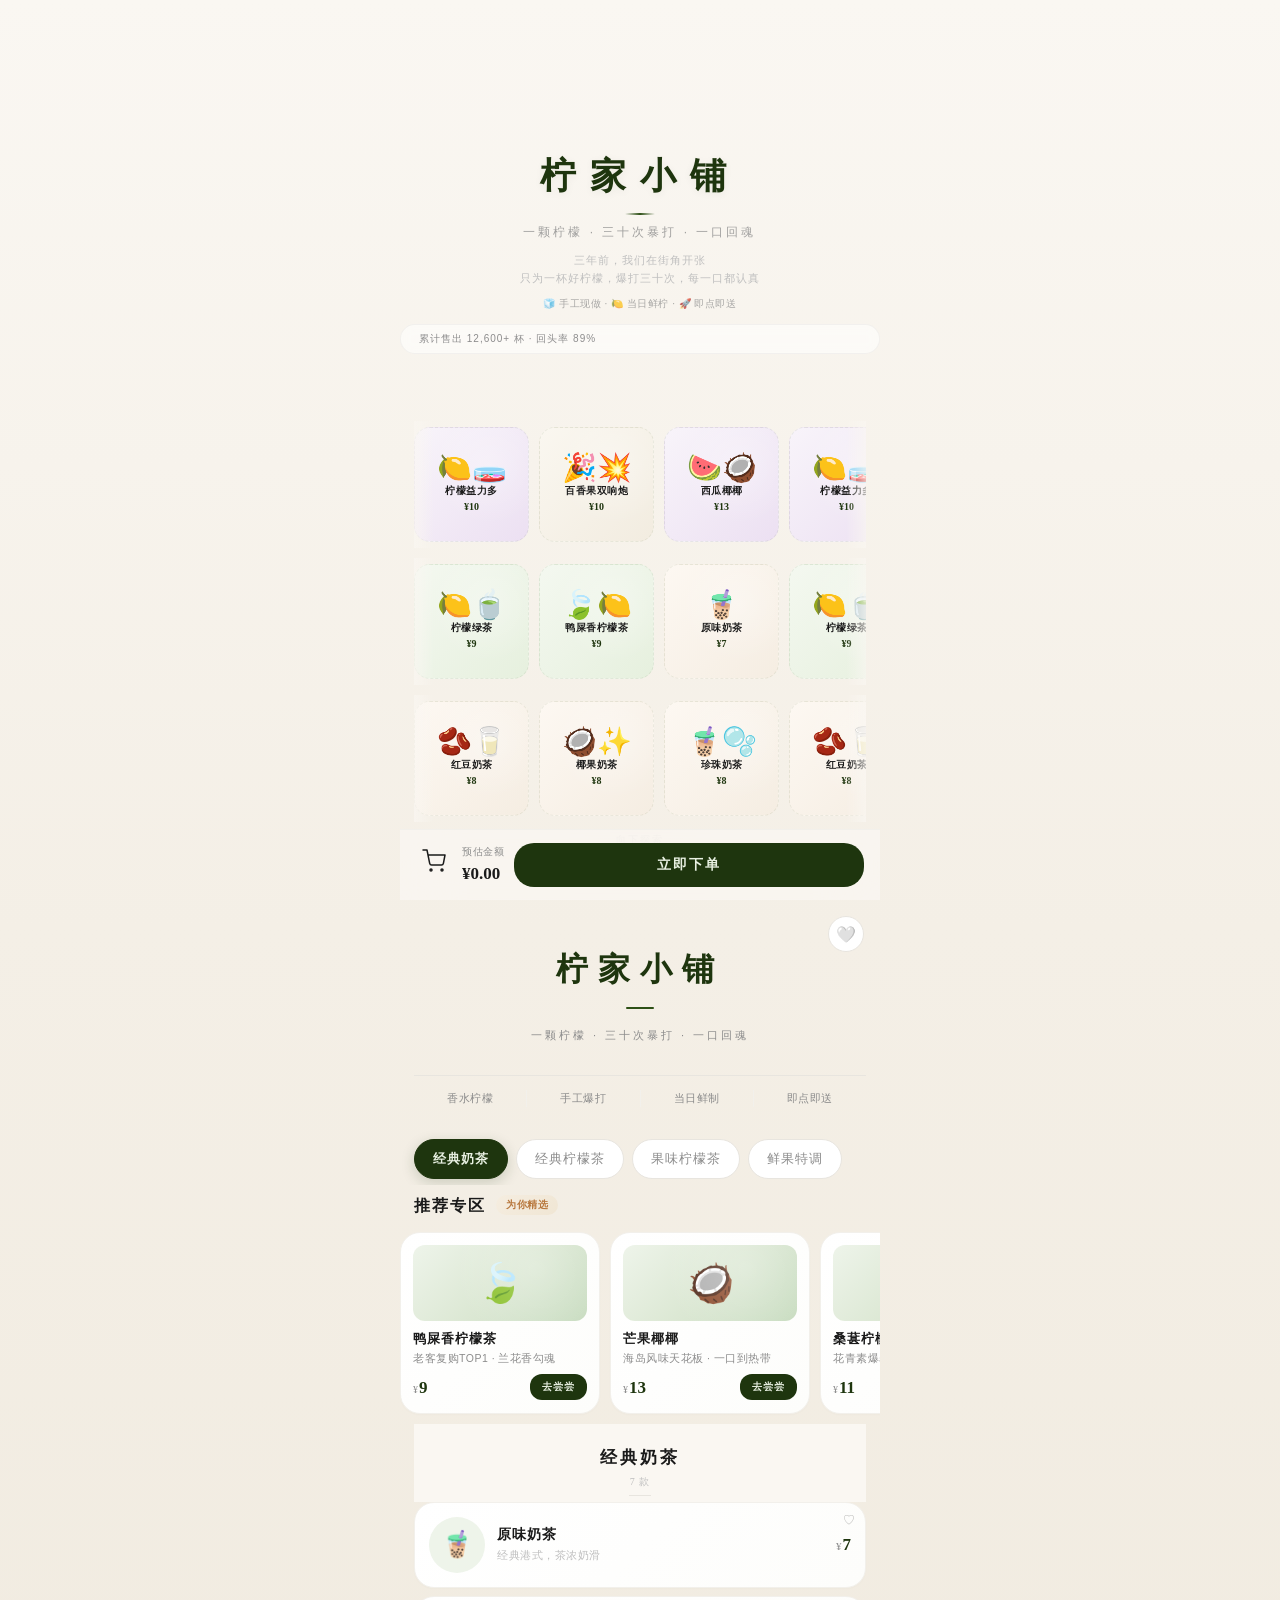
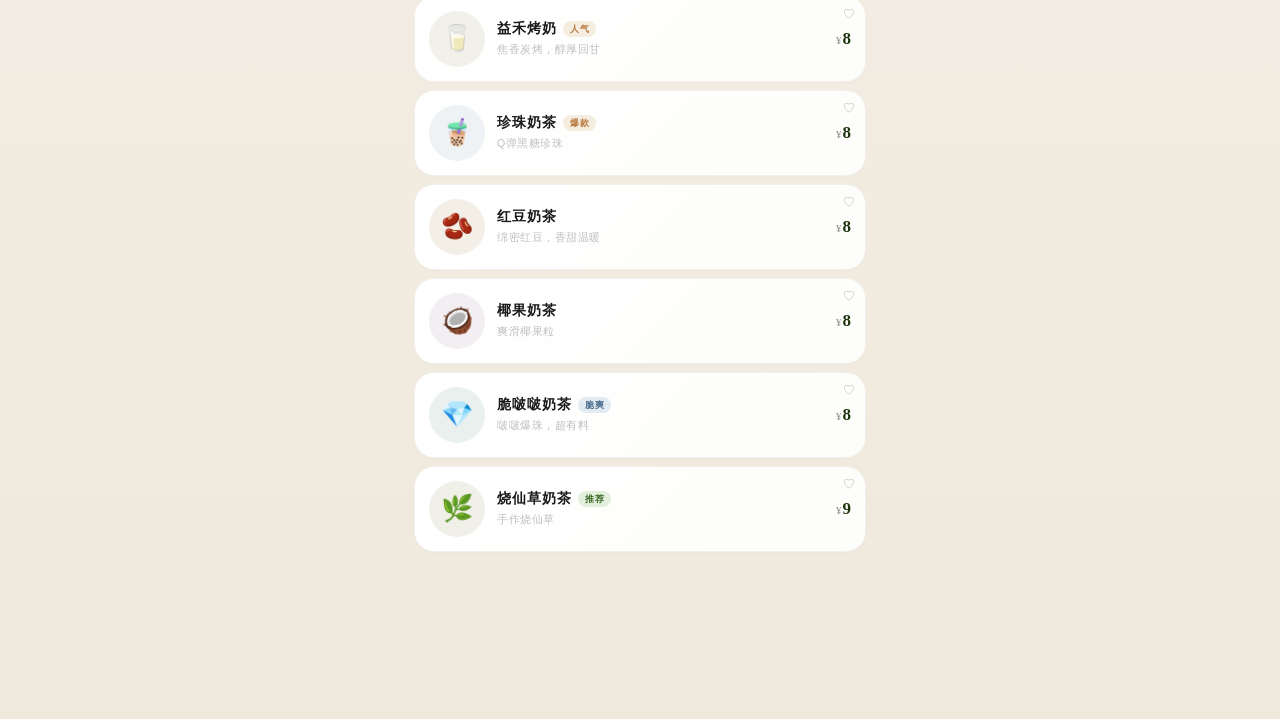
==== lemon-tea-online.html @ 02532ada "fix: 修复页面CSS嵌套错误，恢复完整功能 - 修复 .btn-checkout:hover 被错误嵌套在 .btn-checkout 内的CSS语法错误 - 所有模板字符串改为字符串拼接，避免兼" ====
<!DOCTYPE html>
<html lang="zh-CN">
<head>
<meta charset="UTF-8">
<meta name="viewport" content="width=device-width,initial-scale=1.0,user-scalable=no">
<title>柠家小铺</title>
<style>
:root {
  --green: #2d5016;
  --green-dark: #1e350e;
  --green-light: #4a7c3f;
  --green-bg: #eef4ea;
  --cream: #faf7f2;
  --card: #ffffff;
  --text: #1a1a1a;
  --text-secondary: #8c8c8c;
  --text-muted: #bfbfbf;
  --border: #e8e5df;
  --border-light: #f2f0eb;
  --shadow-xs: 0 1px 2px rgba(0,0,0,.02);
  --shadow-sm: 0 2px 8px rgba(0,0,0,.04);
  --shadow-md: 0 6px 24px rgba(0,0,0,.06);
  --shadow-lg: 0 16px 48px rgba(0,0,0,.08);
  --shadow-glow: 0 0 0 1px rgba(45,80,22,.06), 0 2px 12px rgba(45,80,22,.08);
  --shadow-lift: 0 8px 30px rgba(0,0,0,.07), 0 2px 8px rgba(0,0,0,.04);
  --card-gradient: linear-gradient(135deg, #ffffff 0%, #fdfdfb 100%);
  --modal-glass: rgba(255,255,255,.94);
  --radius: 20px;
  --radius-lg: 28px;
  --radius-sm: 14px;
  --font-serif: 'Georgia', 'Noto Serif SC', 'PingFang SC', serif;
  --font-sans: 'PingFang SC', 'Microsoft YaHei', -apple-system, sans-serif;
}

* { margin:0; padding:0; box-sizing:border-box; }
html { scroll-behavior:smooth; -webkit-tap-highlight-color:transparent; }
body {
  font-family: var(--font-sans);
  background: linear-gradient(180deg, #faf7f2 0%, #f4efe6 40%, #efe9dd 100%);
  color: var(--text);
  line-height: 1.6;
  -webkit-font-smoothing: antialiased;
}
.wrap { max-width:480px; margin:0 auto; min-height:100vh; }

/* ── Hero ── */
.hero {
  height: 100vh;
  display: flex;
  flex-direction: column;
  overflow: hidden;
  position: relative;
}
.hero-brand {
  flex: 0 0 36%;
  display: flex;
  flex-direction: column;
  align-items: center;
  justify-content: flex-end;
  gap: 8px;
  padding: 0 20px 12px;
  z-index: 1;
}
.hero-name {
  font-family: var(--font-serif);
  font-size: 36px;
  font-weight: 700;
  color: var(--green-dark);
  letter-spacing: 14px;
  text-shadow: 0 2px 8px rgba(30,53,14,.06);
}
.hero-line {
  width: 30px;
  height: 2px;
  background: linear-gradient(90deg, transparent, var(--green), transparent);
  border-radius: 1px;
}
.hero-slogan {
  font-size: 12px;
  color: var(--text-secondary);
  letter-spacing: 3px;
  font-weight: 400;
  opacity: .8;
}
.hero-intro {
  font-size: 11px;
  color: var(--text-muted);
  text-align: center;
  line-height: 1.7;
  letter-spacing: 1px;
  max-width: 260px;
  white-space: pre-line;
}
.hero-badges {
  display: flex;
  gap: 12px;
  font-size: 10px;
  color: var(--text-secondary);
  letter-spacing: .5px;
  opacity: .75;
}
.hero-stats {
  display: inline-block;
  padding: 6px 18px;
  border-radius: 20px;
  background: rgba(255,255,255,.55);
  backdrop-filter: blur(6px);
  -webkit-backdrop-filter: blur(6px);
  font-size: 10px;
  color: var(--text-secondary);
  letter-spacing: 1px;
  border: 1px solid rgba(0,0,0,.04);
}
.hero-grid {
  flex: 1;
  display: flex;
  flex-direction: column;
  gap: 10px;
  padding: 16px 14px 28px;
  overflow: hidden;
  justify-content: center;
}
.marquee-row {
  overflow: hidden;
  position: relative;
  display: flex;
  align-items: center;
  padding: 6px 0;
}
.marquee-row::before,
.marquee-row::after {
  content: '';
  position: absolute;
  top: 0;
  bottom: 0;
  width: 20px;
  z-index: 2;
  pointer-events: none;
}
.marquee-row::before {
  left: 0;
  background: linear-gradient(to right, rgba(250,247,242,.7), transparent);
}
.marquee-row::after {
  right: 0;
  background: linear-gradient(to left, rgba(250,247,242,.7), transparent);
}
.marquee-track {
  display: flex;
  gap: 10px;
  will-change: transform;
}
.row-fwd .marquee-track {
  animation: scrollLeft 28s linear infinite;
}
.row-rev .marquee-track {
  animation: scrollRight 28s linear infinite;
}
.marquee-row:hover .marquee-track {
  animation-play-state: paused;
}
@keyframes scrollLeft {
  0%   { transform: translateX(0); }
  100% { transform: translateX(-50%); }
}
@keyframes scrollRight {
  0%   { transform: translateX(-50%); }
  100% { transform: translateX(0); }
}
.grid-cell {
  width: 115px;
  height: 115px;
  border-radius: 16px;
  flex-shrink: 0;
  position: relative;
  overflow: hidden;
  cursor: pointer;
  display: flex;
  flex-direction: column;
  align-items: center;
  justify-content: center;
  gap: 3px;
  padding: 10px 6px;
  border: 1px dashed rgba(45,80,22,.08);
  transition: transform .35s cubic-bezier(.4,0,.2,1), box-shadow .35s ease, border-color .35s ease;
}
.grid-cell:hover {
  transform: scale(1.05);
  box-shadow: 0 6px 20px rgba(30,53,14,.1);
  border-color: rgba(45,80,22,.2);
  z-index: 3;
}
.grid-cell::after {
  content: '';
  position: absolute;
  inset: 0;
  background: radial-gradient(circle at 65% 35%, rgba(255,255,255,.3) 0%, transparent 55%);
  border-radius: inherit;
  pointer-events: none;
}
.cell-emoji {
  font-size: 28px;
  line-height: 1;
  position: relative;
  z-index: 1;
}
.cell-name {
  font-size: 9.5px;
  font-weight: 600;
  color: var(--text);
  letter-spacing: .5px;
  text-align: center;
  line-height: 1.2;
  position: relative;
  z-index: 1;
  max-width: 100%;
  overflow: hidden;
  text-overflow: ellipsis;
  white-space: nowrap;
}
.cell-price {
  font-size: 10px;
  font-weight: 700;
  color: var(--green-dark);
  font-family: var(--font-serif);
  position: relative;
  z-index: 1;
}

/* ── Card Flash ── */
.pcard.flash {
  animation: cardFlash .7s ease;
}
@keyframes cardFlash {
  0%   { box-shadow: 0 0 0 0 rgba(45,80,22,.35); background: #fafdf7; }
  40%  { box-shadow: 0 0 0 10px rgba(45,80,22,.12); background: #f6faf2; }
  100% { box-shadow: 0 0 0 0 rgba(45,80,22,0); }
}

/* ── Scroll Hint ── */
.scroll-hint {
  position: absolute;
  bottom: 28px;
  left: 50%;
  transform: translateX(-50%);
  z-index: 2;
  display: flex;
  flex-direction: column;
  align-items: center;
  gap: 6px;
  opacity: .5;
  animation: hintPulse 2s ease-in-out infinite;
}
.scroll-hint span {
  font-size: 10px;
  color: var(--text-secondary);
  letter-spacing: 2px;
}
.scroll-hint svg {
  width: 18px;
  height: 18px;
  stroke: var(--text-secondary);
}
@keyframes hintPulse {
  0%, 100% { opacity: .3; transform: translateX(-50%) translateY(0); }
  50%      { opacity: .7; transform: translateX(-50%) translateY(6px); }
}

/* ── Header ── */
.header {
  position: relative;
  padding: 44px 20px 28px;
  text-align: center;
  transition: padding .35s ease;
}
.header.small { padding: 16px 20px 12px; }
.brand-wrap { position:relative; z-index:1; }
.brand {
  font-family: var(--font-serif);
  font-size: 32px;
  font-weight: 700;
  color: var(--green-dark);
  letter-spacing: 10px;
  transition: all .35s ease;
}
.header.small .brand { font-size: 17px; letter-spacing: 4px; }
.brand-line {
  display: block;
  width: 28px;
  height: 2px;
  background: var(--green);
  margin: 12px auto;
  border-radius: 1px;
  transition: all .35s ease;
}
.header.small .brand-line { width:0; margin:0 auto; opacity:0; }
.slogan {
  display: inline-block;
  margin-top: 2px;
  color: var(--text-secondary);
  font-size: 11px;
  letter-spacing: 3px;
  transition: all .35s ease;
  font-weight: 400;
}
.header.small .slogan { opacity:0; transform:translateY(-6px); pointer-events:none; }

.fav-btn {
  position: absolute;
  top: 16px;
  right: 16px;
  width: 36px;
  height: 36px;
  border-radius: 50%;
  background: var(--card);
  border: 1px solid var(--border);
  font-size: 16px;
  cursor: pointer;
  z-index: 2;
  transition: all .25s;
  display: flex;
  align-items: center;
  justify-content: center;
}
.fav-btn.liked { animation: heartPop .5s cubic-bezier(.17,.89,.32,1.49); }
@keyframes heartPop {
  0%,100% { transform:scale(1); }
  30% { transform:scale(1.25); }
  60% { transform:scale(.92); }
}

/* ── Divider ── */
.divider {
  height: 1px;
  background: var(--border);
  margin: 0 14px;
}

/* ── Highlights ── */
.highlights {
  display: flex;
  gap: 0;
  margin: 0 14px;
  padding: 14px 0;
}
.hi {
  flex: 1;
  text-align: center;
  font-size: 10.5px;
  color: var(--text-secondary);
  letter-spacing: .5px;
  font-weight: 500;
}
.hi + .hi { border-left: 1px solid var(--border-light); }

/* ── Categories ── */
.cats {
  display: flex;
  gap: 8px;
  padding: 18px 14px 6px;
  overflow-x: auto;
  scrollbar-width: none;
}
.cats::-webkit-scrollbar { display:none; }
.ct {
  padding: 9px 18px;
  border-radius: 22px;
  font-size: 12.5px;
  font-weight: 500;
  cursor: pointer;
  background: var(--card);
  color: var(--text-secondary);
  border: 1px solid var(--border);
  white-space: nowrap;
  transition: all .25s ease;
  letter-spacing: 1px;
}
.ct:hover {
  background: #f7f5f0;
  border-color: #d5d2cb;
}

.ct.active {
  background: var(--green-dark);
  color: #e8f0e2;
  border-color: var(--green-dark);
  box-shadow: 0 4px 14px rgba(30,53,14,.18);
  font-weight: 600;
}

/* ── Featured Section ── */
.feat-wrap {
  padding: 8px 0 2px;
}
.feat-header {
  display: flex;
  align-items: center;
  gap: 10px;
  padding: 0 14px;
  margin-bottom: 10px;
}
.feat-title {
  font-family: var(--font-serif);
  font-size: 16px;
  font-weight: 700;
  color: var(--text);
  letter-spacing: 2px;
}
.feat-badge {
  font-size: 10px;
  padding: 2px 10px;
  border-radius: 10px;
  background: linear-gradient(135deg, #f5ede0, #f0e6d4);
  color: #b8783e;
  font-weight: 600;
  letter-spacing: .5px;
}
.feat-scroll {
  display: flex;
  gap: 10px;
  padding: 4px 14px 8px;
  overflow-x: auto;
  scroll-snap-type: x mandatory;
  scrollbar-width: none;
}
.feat-scroll::-webkit-scrollbar { display: none; }
.feat-card {
  min-width: 200px;
  max-width: 230px;
  flex-shrink: 0;
  background: var(--card-gradient);
  border-radius: var(--radius);
  padding: 12px;
  cursor: pointer;
  transition: all .3s cubic-bezier(.4,0,.2,1);
  border: 1px solid var(--border-light);
  box-shadow: var(--shadow-xs);
  scroll-snap-align: start;
  display: flex;
  flex-direction: column;
  gap: 8px;
}
.feat-card:hover {
  transform: translateY(-2px);
  box-shadow: var(--shadow-lift);
  border-color: #dedbd3;
}
.feat-card:active {
  transform: scale(.98);
}
.feat-img {
  width: 100%;
  height: 76px;
  border-radius: 12px;
  background: linear-gradient(135deg, #eef4ea 0%, #dce8d4 50%, #c8dcc0 100%);
  display: flex;
  align-items: center;
  justify-content: center;
  font-size: 38px;
  position: relative;
  overflow: hidden;
}
.feat-img::after {
  content: '';
  position: absolute;
  inset: 0;
  background: radial-gradient(circle at 70% 30%, rgba(255,255,255,.25) 0%, transparent 60%);
  pointer-events: none;
}
.feat-info {
  display: flex;
  flex-direction: column;
  gap: 1px;
}
.feat-name {
  font-size: 13px;
  font-weight: 700;
  color: var(--text);
  letter-spacing: 1px;
}
.feat-tagline {
  font-size: 10.5px;
  color: var(--text-secondary);
  letter-spacing: .5px;
  line-height: 1.4;
}
.feat-bottom {
  display: flex;
  justify-content: space-between;
  align-items: center;
}
.feat-price {
  font-family: var(--font-serif);
  font-size: 17px;
  font-weight: 700;
  color: var(--green-dark);
}
.feat-price .yuan {
  font-size: 10px;
  font-weight: 400;
  color: var(--text-secondary);
  margin-right: 1px;
}
.feat-cta {
  font-size: 10px;
  padding: 5px 12px;
  border-radius: 12px;
  background: var(--green-dark);
  color: #e8f0e2;
  font-weight: 600;
  letter-spacing: 1px;
}

/* ── Product Section ── */
.plist { padding: 0 14px 6px; }
.ptitle {
  font-family: var(--font-serif);
  font-size: 17px;
  font-weight: 700;
  color: var(--text);
  padding: 20px 0 6px;
  display: flex;
  flex-direction: column;
  align-items: center;
  gap: 3px;
  position: sticky;
  top: 0;
  background: var(--cream);
  z-index: 5;
  letter-spacing: 3px;
}
.ptitle::after {
  content: '';
  width: 22px;
  height: 1px;
  background: var(--border);
  margin-top: 2px;
}
.ptitle .count {
  font-size: 10px;
  color: var(--text-muted);
  font-weight: 400;
  letter-spacing: 1px;
}

.pgrid {
  display: flex;
  flex-direction: column;
  gap: 8px;
}

/* ── Product Card ── */
.pcard {
  background: var(--card-gradient);
  padding: 14px;
  border-radius: var(--radius);
  cursor: pointer;
  transition: all .3s cubic-bezier(.4,0,.2,1);
  display: flex;
  flex-direction: row;
  align-items: center;
  gap: 12px;
  position: relative;
  border: 1px solid var(--border-light);
  box-shadow: var(--shadow-xs);
}
.pcard:hover {
  transform: translateY(-2px);
  box-shadow: var(--shadow-lift);
  border-color: #dedbd3;
}
.pcard:active {
  transform: scale(.98);
  box-shadow: var(--shadow-sm);
}
.pcard .heart {
  position: absolute;
  top: 8px;
  right: 10px;
  font-size: 12px;
  cursor: pointer;
  z-index: 3;
  opacity: .3;
  transition: all .25s;
}
.pcard .heart.liked { opacity: 1; animation: heartPop .5s cubic-bezier(.17,.89,.32,1.49); }

.pimg {
  width: 56px;
  height: 56px;
  border-radius: 50%;
  background: linear-gradient(135deg, #eef4ea 0%, #dce8d4 100%);
  display: flex;
  align-items: center;
  justify-content: center;
  font-size: 26px;
  overflow: hidden;
  flex-shrink: 0;
  transition: transform .3s;
}
.pcard:active .pimg { transform: scale(.94); }
.pimg img { width:100%; height:100%; object-fit:cover; }

.pinfo {
  flex: 1;
  min-width: 0;
  display: flex;
  flex-direction: column;
  gap: 3px;
}
.pname-row {
  display: flex;
  align-items: center;
  gap: 6px;
}
.pname {
  font-size: 13.5px;
  font-weight: 600;
  color: var(--text);
  line-height: 1.3;
  letter-spacing: 1px;
  white-space: nowrap;
}
.pdesc {
  font-size: 10.5px;
  color: var(--text-muted);
  letter-spacing: .5px;
  white-space: nowrap;
  overflow: hidden;
  text-overflow: ellipsis;
}
.pprice {
  font-family: var(--font-serif);
  font-size: 17px;
  font-weight: 700;
  color: var(--green-dark);
  flex-shrink: 0;
}
.pprice .yuan { font-size: 11px; font-weight: 400; color: var(--text-secondary); margin-right:1px; }

/* ── Tags ── */
.ptag {
  font-size: 9px;
  padding: 1px 7px;
  border-radius: 8px;
  font-weight: 600;
  letter-spacing: .5px;
  flex-shrink: 0;
}
.ptag.pt-hot  { background: #f5ede0; color: #b8783e; }
.ptag.pt-best { background: #e4eedc; color: #3d6b28; }
.ptag.pt-new  { background: #e2eaf2; color: #4a6d8c; }

/* ── Add animation ── */
.padd-anim {
  position: fixed;
  top: 50%;
  left: 50%;
  transform: translate(-50%,-50%);
  font-size: 40px;
  pointer-events: none;
  z-index: 999;
  animation: flyUp .65s cubic-bezier(.4,0,.2,1) forwards;
}
@keyframes flyUp {
  0%   { opacity:1; transform:translate(-50%,-50%) scale(.5) rotate(-8deg); }
  50%  { opacity:1; transform:translate(-50%,-85%) scale(1.05); }
  100% { opacity:0; transform:translate(-50%,-200%) scale(.7); }
}

/* ── Modal ── */
.modal-overlay {
  position: fixed;
  inset: 0;
  background: rgba(0,0,0,.22);
  backdrop-filter: blur(14px) saturate(1.2);
  -webkit-backdrop-filter: blur(14px) saturate(1.2);
  z-index: 200;
  display: flex;
  align-items: flex-end;
  justify-content: center;
  opacity: 0;
  pointer-events: none;
  transition: opacity .3s ease;
}
.modal-overlay.show { opacity:1; pointer-events:auto; }

.modal-sheet {
  background: var(--modal-glass);
  backdrop-filter: blur(20px) saturate(1.1);
  -webkit-backdrop-filter: blur(20px) saturate(1.1);
  border-radius: var(--radius-lg) var(--radius-lg) 0 0;
  width: 100%;
  max-width: 480px;
  padding: 24px 18px 34px;
  max-height: 78vh;
  overflow-y: auto;
  animation: slideUp .35s cubic-bezier(.4,0,.2,1);
  box-shadow: var(--shadow-lg);
}
@keyframes slideUp {
  from { transform:translateY(100%); }
  to   { transform:translateY(0); }
}
.modal-sheet::before {
  content: '';
  display: block;
  width: 36px;
  height: 4px;
  background: rgba(0,0,0,.1);
  border-radius: 2px;
  margin: 0 auto 18px;
}

.modal-title {
  font-family: var(--font-serif);
  font-size: 17px;
  font-weight: 700;
  margin-bottom: 18px;
  display: flex;
  justify-content: space-between;
  align-items: center;
  letter-spacing: 2px;
}
.modal-close {
  width: 32px;
  height: 32px;
  border-radius: 50%;
  background: #f5f3ef;
  border: none;
  font-size: 16px;
  cursor: pointer;
  color: var(--text-secondary);
  transition: all .2s;
  display: flex;
  align-items: center;
  justify-content: center;
}
.modal-close:hover { background: #e8e5df; color: var(--text); }

.opt-label {
  font-size: 11px;
  color: var(--text-secondary);
  margin: 16px 0 8px;
  font-weight: 500;
  letter-spacing: 1px;
}
.opt-row { display:flex; gap:8px; flex-wrap:wrap; }
.opt-tag {
  padding: 10px 16px;
  border-radius: var(--radius);
  font-size: 12px;
  border: 1px solid var(--border);
  background: var(--cream);
  cursor: pointer;
  transition: all .2s;
  font-weight: 500;
}
.opt-tag:hover:not(.active) {
  background: #f5f2ec;
  border-color: #d5d1c9;
}

.opt-tag.active {
  border-color: var(--green);
  background: linear-gradient(135deg, #eef4ea 0%, #dce8d4 100%);
  color: var(--green-dark);
  font-weight: 600;
}

.modal-product {
  display: flex;
  align-items: center;
  gap: 14px;
  padding-bottom: 16px;
  border-bottom: 1px solid var(--border-light);
}
.modal-product .mpname {
  font-family: var(--font-serif);
  font-size: 18px;
  font-weight: 700;
  color: var(--text);
  letter-spacing: 1px;
}
.modal-product .mpprice {
  font-family: var(--font-serif);
  font-size: 22px;
  font-weight: 700;
  color: var(--green-dark);
  margin-top: 2px;
}
.mpdesc {
  font-size: 11.5px;
  color: var(--text-secondary);
  line-height: 1.7;
  padding: 10px 0 2px;
  letter-spacing: .5px;
}

.btn-add {
  width: 100%;
  padding: 15px;
  border-radius: var(--radius);
  border: none;
  font-size: 14px;
  font-weight: 700;
  cursor: pointer;
  background: var(--green-dark);
  color: #e8f0e2;
  margin-top: 18px;
  letter-spacing: 2px;
  transition: all .25s ease;
}
.btn-add:active { transform:scale(.975); opacity:.9; }
.btn-add:hover {
  box-shadow: var(--shadow-glow);
  transform: translateY(-1px);
  opacity: .95;
}

/* ── Bottom Bar ── */
.bar {
  position: sticky;
  bottom: 0;
  background: rgba(250,247,242,.78);
  backdrop-filter: blur(28px) saturate(1.15);
  -webkit-backdrop-filter: blur(28px) saturate(1.15);
  padding: 10px 16px;
  display: flex;
  gap: 10px;
  align-items: center;
  border-top: 1px solid var(--border-light);
  z-index: 100;
}
.badge-wrap {
  position: relative;
  font-size: 24px;
  cursor: pointer;
  padding: 6px;
  transition: transform .2s;
}
.badge-wrap:active { transform:scale(.9); }
.badge {
  position: absolute;
  top: 0;
  right: 0;
  background: var(--green);
  color: #fff;
  font-size: 10px;
  width: 18px;
  height: 18px;
  border-radius: 50%;
  display: flex;
  align-items: center;
  justify-content: center;
  font-weight: 700;
}
.btotal-label { font-size: 10px; color: var(--text-secondary); letter-spacing:.5px; }
.btotal-val {
  font-family: var(--font-serif);
  font-size: 17px;
  font-weight: 700;
  color: var(--text);
}
.btn-checkout {
  flex: 1;
  padding: 13px 0;
  border-radius: var(--radius);
  border: none;
  font-size: 14px;
  font-weight: 700;
  cursor: pointer;
  background: var(--green-dark);
  color: #e8f0e2;
  letter-spacing: 2px;
  transition: all .25s ease;
}
.btn-checkout:hover {
  box-shadow: var(--shadow-glow);
  transform: translateY(-1px);
  opacity: .95;
}
.btn-checkout:active { transform:scale(.975); opacity:.9; }

/* ── Toast ── */
.toast {
  position: fixed;
  top: 45%;
  left: 50%;
  transform: translate(-50%,-50%);
  background: rgba(26,26,26,.88);
  backdrop-filter: blur(12px);
  -webkit-backdrop-filter: blur(12px);
  color: #f0ede5;
  padding: 10px 22px;
  border-radius: 22px;
  font-size: 12.5px;
  z-index: 999;
  opacity: 0;
  pointer-events: none;
  transition: opacity .35s ease;
  letter-spacing: .5px;
}
.toast.show { opacity:1; }

/* ── Cart ── */
.cart-item {
  display: flex;
  align-items: center;
  gap: 12px;
  padding: 14px 0;
  border-bottom: 1px solid var(--border-light);
}
.ci-icon {
  width: 40px;
  height: 40px;
  border-radius: 50%;
  background: linear-gradient(135deg, #eef4ea 0%, #dce8d4 100%);
  display: flex;
  align-items: center;
  justify-content: center;
  font-size: 20px;
  flex-shrink: 0;
}
.ci-info { flex:1; }
.ci-name { font-size: 13.5px; font-weight: 600; color: var(--text); letter-spacing:.5px; }
.ci-spec { font-size: 11px; color: var(--text-secondary); margin-top:1px; }
.ci-price {
  font-family: var(--font-serif);
  font-size: 16px;
  font-weight: 700;
  color: var(--text);
}

.qty { display:flex; align-items:center; gap:10px; }
.qb {
  width: 28px;
  height: 28px;
  border-radius: 50%;
  border: 1px solid var(--border);
  background: var(--card);
  font-size: 14px;
  cursor: pointer;
  display: flex;
  align-items: center;
  justify-content: center;
  color: var(--text);
  transition: all .2s;
}
.qb:active { background: var(--cream); }
.qn { font-size: 13px; font-weight: 600; min-width:20px; text-align:center; }

.bottom-pad { height: 90px; }

.modal-sheet::-webkit-scrollbar { width:3px; }
.modal-sheet::-webkit-scrollbar-thumb { background:#d8d5ce; border-radius:3px; }

/* ── Payment Modal ── */
.pay-amount {
  text-align: center;
  padding: 10px 0 16px;
}
.pay-amount .label {
  font-size: 13px;
  color: var(--text-secondary);
  letter-spacing: 1px;
}
.pay-amount .val {
  font-family: var(--font-serif);
  font-size: 40px;
  font-weight: 700;
  color: var(--green-dark);
  line-height: 1.3;
}
.pay-qr-wrap {
  background: #fff;
  border-radius: var(--radius);
  padding: 18px;
  text-align: center;
  margin: 4px 0 12px;
  border: 1px solid var(--border-light);
}
.pay-qr-wrap img {
  width: 200px;
  height: 200px;
  object-fit: contain;
  display: block;
  margin: 0 auto;
}
.pay-qr-tip {
  font-size: 11px;
  color: var(--text-secondary);
  margin-top: 10px;
  letter-spacing: .5px;
}
.pay-summary {
  font-size: 11px;
  color: var(--text-secondary);
  padding: 10px 0;
  border-top: 1px solid var(--border-light);
  line-height: 1.7;
  max-height: 120px;
  overflow-y: auto;
}
.pay-note {
  text-align: center;
  font-size: 10px;
  color: var(--text-muted);
  margin-top: 10px;
  letter-spacing: .5px;
}
</style>
</head>
<body>
<div class="wrap">

<div class="hero" id="hero">
  <div class="hero-brand">
    <div class="hero-name">柠家小铺</div>
    <div class="hero-line"></div>
    <div class="hero-slogan">一颗柠檬 · 三十次暴打 · 一口回魂</div>
    <div class="hero-intro">三年前，我们在街角开张
只为一杯好柠檬，爆打三十次，每一口都认真</div>
    <div class="hero-badges">🧊 手工现做 · 🍋 当日鲜柠 · 🚀 即点即送</div>
  </div>
  <div class="hero-stats">累计售出 12,600+ 杯 · 回头率 89%</div>
  <div class="hero-grid">
    <div class="marquee-row row-rev">
      <div class="marquee-track" id="track1"></div>
    </div>
    <div class="marquee-row row-fwd">
      <div class="marquee-track" id="track2"></div>
    </div>
    <div class="marquee-row row-rev">
      <div class="marquee-track" id="track3"></div>
    </div>
  </div>
  <div class="scroll-hint">
    <span>向下探索</span>
    <svg viewBox="0 0 24 24" fill="none" stroke-width="1.5" stroke-linecap="round" stroke-linejoin="round"><path d="M12 5v14M5 12l7 7 7-7"/></svg>
  </div>
</div>

<div class="header" id="header">
  <button class="fav-btn" id="favBtn" onclick="toggleFav()">🤍</button>
  <div class="brand-wrap">
    <div class="brand">柠家小铺</div>
    <div class="brand-line"></div>
    <div class="slogan">一颗柠檬 · 三十次暴打 · 一口回魂</div>
  </div>
</div>

<div class="divider"></div>

<div class="highlights">
  <div class="hi">香水柠檬</div>
  <div class="hi">手工爆打</div>
  <div class="hi">当日鲜制</div>
  <div class="hi">即点即送</div>
</div>

<div class="cats" id="cats"></div>
<div class="feat-wrap" id="featWrap">
  <div class="feat-header">
    <span class="feat-title">推荐专区</span>
    <span class="feat-badge">为你精选</span>
  </div>
  <div class="feat-scroll" id="featScroll"></div>
</div>
<div class="plist" id="plist"></div>

<div class="toast" id="toast"></div>

<div class="modal-overlay" id="specModal">
  <div class="modal-sheet">
    <div class="modal-title"><span>选择规格</span><button class="modal-close" onclick="closeSpec()">&#10005;</button></div>
    <div class="modal-product" id="specProduct"></div>
    <div class="opt-label">甜度</div>
    <div class="opt-row" id="sweetOpts"></div>
    <div class="opt-label">冰量</div>
    <div class="opt-row" id="iceOpts"></div>
    <button class="btn-add" onclick="confirmAdd()">加入购物车</button>
  </div>
</div>

<div class="modal-overlay" id="cartModal">
  <div class="modal-sheet">
    <div class="modal-title"><span>购物车</span><button class="modal-close" onclick="closeCart()">&#10005;</button></div>
    <div id="cartItems"></div>
    <div style="text-align:center;padding:24px 0;font-size:12px;color:var(--text-muted);letter-spacing:1px" id="cartEmpty">购物车是空的，去选一杯吧</div>
    <div id="cartSum" style="display:none">
      <div style="display:flex;justify-content:space-between;padding:14px 0;font-weight:700;border-top:2px solid var(--border-light);margin-top:4px;">
        <span>合计</span>
        <span style="font-family:var(--font-serif);font-size:20px;color:var(--green-dark)" id="cartTotalPrice"></span>
      </div>
      <button class="btn-add" onclick="checkout()">去结算</button>
    </div>
  </div>
</div>

<div class="bar">
  <div class="badge-wrap" onclick="openCart()">
    <svg width="24" height="24" viewBox="0 0 24 24" fill="none" stroke="currentColor" stroke-width="1.5" stroke-linecap="round" stroke-linejoin="round"><circle cx="9" cy="21" r="1"/><circle cx="20" cy="21" r="1"/><path d="M1 1h4l2.68 13.39a2 2 0 0 0 2 1.61h9.72a2 2 0 0 0 2-1.61L23 6H6"/></svg>
    <span class="badge" id="cartBadge" style="display:none">0</span>
  </div>
  <div>
    <div class="btotal-label">预估金额</div>
    <div class="btotal-val" id="btotal">¥0.00</div>
  </div>
  <button class="btn-checkout" onclick="checkout()">立即下单</button>
</div>

<div class="bottom-pad"></div>

<!-- Payment Modal -->
<div class="modal-overlay" id="payModal">
  <div class="modal-sheet">
    <div class="modal-title"><span>扫码付款</span><button class="modal-close" onclick="closePay()">&#10005;</button></div>
    <div class="pay-amount">
      <div class="label">应付金额</div>
      <div class="val" id="payAmount">¥0.00</div>
    </div>
    <div class="pay-qr-wrap">
      <!-- 🔴 替换下方 src 为你的微信收款码图片 -->
      <img id="payQR" src="data:image/svg+xml,%3Csvg xmlns='http://www.w3.org/2000/svg' width='200' height='200'%3E%3Crect fill='%23f8f7f4' width='200' height='200' rx='12'/%3E%3Crect x='20' y='20' width='160' height='160' rx='8' fill='none' stroke='%23d0cdc5' stroke-width='2' stroke-dasharray='6,4'/%3E%3Ctext x='100' y='80' text-anchor='middle' fill='%23bfbbb0' font-size='36'%3E📷%3C/text%3E%3Ctext x='100' y='115' text-anchor='middle' fill='%23bfbbb0' font-size='13' font-family='sans-serif'%3E微信收款码%3C/text%3E%3Ctext x='100' y='140' text-anchor='middle' fill='%23d5d2ca' font-size='10' font-family='sans-serif'%3E替换为实际二维码%3C/text%3E%3C/svg%3E" alt="微信收款码">
      <div class="pay-qr-tip">📱 打开微信扫一扫付款</div>
    </div>
    <div class="pay-summary" id="paySummary"></div>
    <button class="btn-add" onclick="confirmPay()">✅ 已完成支付</button>
    <div class="pay-note">付款后请点击上方按钮确认</div>
  </div>
</div>
</div>

<script>
const PUSHPLUS_TOKEN='6bbe32ec284b40d3a8e35bb5da15c3e8';
const menu=[{
  cat:'经典奶茶',
  items:[
    {n:'原味奶茶',p:7,t:'',tt:'',d:'经典港式，茶浓奶滑',emoji:'🧋',sd:'经典港式配方，锡兰红茶搭配荷兰淡奶，茶浓奶滑，地道港味。',img:''},
    {n:'益禾烤奶',p:8,t:'hot',tt:'人气',d:'焦香炭烤，醇厚回甘',emoji:'🥛',sd:'茶叶经炭火慢烤焦香四溢，融入顺滑牛乳，入口醇厚，回甘悠长。',img:''},
    {n:'珍珠奶茶',p:8,t:'hot',tt:'爆款',d:'Q弹黑糖珍珠',emoji:'🧋',sd:'手工熬煮黑糖珍珠Q弹软糯，搭配浓郁奶茶，经典滋味百喝不厌。',img:''},
    {n:'红豆奶茶',p:8,t:'',tt:'',d:'绵密红豆，香甜温暖',emoji:'🫘',sd:'饱满红豆慢熬至绵密起沙，融入香浓奶茶，香甜暖心治愈首选。',img:''},
    {n:'椰果奶茶',p:8,t:'',tt:'',d:'爽滑椰果粒',emoji:'🥥',sd:'爽滑椰果粒搭配丝滑奶茶，嚼得到的清甜，口感层次丰富。',img:''},
    {n:'脆啵啵奶茶',p:8,t:'new',tt:'脆爽',d:'啵啵爆珠，超有料',emoji:'💎',sd:'脆啵啵爆珠一咬即破，搭配浓郁奶茶，趣味十足超有料。',img:''},
    {n:'烧仙草奶茶',p:9,t:'best',tt:'推荐',d:'手作烧仙草',emoji:'🌿',sd:'古法手作烧仙草清凉爽滑，搭配醇香奶茶，传统与潮流完美碰撞。',img:''},
  ]
},{
  cat:'经典柠檬茶',
  items:[
    {n:'冰鲜柠檬茶',p:5,t:'hot',tt:'销量王',d:'清爽解渴，入门首选',emoji:'🍋',sd:'鲜柠檬手工切片搭配清爽茶底，酸甜适口，解渴消暑入门首选。',img:''},
    {n:'话梅柠檬茶',p:7,t:'',tt:'',d:'咸甜话梅撞柠檬',emoji:'🍑',sd:'咸甜话梅与鲜柠檬奇妙邂逅，酸中带咸，层次分明越喝越上瘾。',img:''},
    {n:'柠檬绿茶',p:9,t:'',tt:'',d:'茉莉绿茶底+鲜柠檬',emoji:'🍵',sd:'茉莉绿茶为底花香清雅，加入新鲜柠檬片，茶香果香清新交织。',img:''},
    {n:'柠檬红茶',p:9,t:'',tt:'',d:'港式经典搭配',emoji:'🫖',sd:'港式经典搭配，醇厚红茶碰撞鲜切柠檬，酸甜醇香令人回味。',img:''},
    {n:'鸭屎香柠檬茶',p:9,t:'best',tt:'招牌',d:'鸭屎香单丛，兰花香',emoji:'🍃',sd:'选用广东凤凰山鸭屎香单丛茶底，兰花香气饱满，搭配手工爆打香水柠檬，回甘悠长。',img:''},
    {n:'青提柠檬茶',p:10,t:'new',tt:'果香',d:'鲜青提+柠檬',emoji:'🍇',sd:'鲜甜青提果肉搭配清爽柠檬，果香四溢酸甜爆汁，夏日清凉必备。',img:''},
    {n:'西瓜柠檬茶',p:10,t:'new',tt:'夏日',d:'鲜西瓜+柠檬',emoji:'🍉',sd:'当季鲜甜西瓜搭配清新柠檬，双重果香碰撞，清甜解暑满满夏日气息。',img:''},
  ]
},{
  cat:'果味柠檬茶',
  items:[
    {n:'话梅柠檬茶',p:10,t:'',tt:'',d:'升级版话梅',emoji:'🍑',sd:'精选优质话梅咸甜更浓郁，搭配手工爆打香水柠檬，升级口感体验。',img:''},
    {n:'芒果柠檬茶',p:10,t:'',tt:'',d:'台农芒果+柠檬',emoji:'🥭',sd:'台农芒果饱满香甜，遇上鲜切柠檬，热带风情与清爽的完美融合。',img:''},
    {n:'桑葚柠檬茶',p:11,t:'best',tt:'养颜',d:'鲜桑葚，花青素爆表',emoji:'🫐',sd:'新鲜桑葚果肉花青素满满，搭配清爽柠檬茶底，酸甜养颜喝出好气色。',img:''},
    {n:'金桔柠檬茶',p:10,t:'',tt:'',d:'双重酸爽，超解腻',emoji:'🍊',sd:'小金桔与鲜柠檬双重酸爽暴击，清爽解腻，饭后一杯超级满足。',img:''},
    {n:'百香果柠檬茶',p:10,t:'hot',tt:'爆款',d:'百香果+柠檬',emoji:'💛',sd:'百香果浓郁果香碰撞清新柠檬，粒粒果籽带来爆汁口感，酸甜交织。',img:''},
    {n:'百香果金桔柠檬茶',p:11,t:'',tt:'',d:'三重果酸',emoji:'🍹',sd:'百香果、金桔、柠檬三重果酸层层递进，清爽解腻维C满满。',img:''},
    {n:'百香果双响炮',p:10,t:'hot',tt:'人气',d:'百香果+椰果+珍珠',emoji:'🎉',sd:'百香果搭配Q弹黑糖珍珠和爽滑椰果，三重口感果香浓郁，每一口都超满足。',img:''},
  ]
},{
  cat:'鲜果特调',
  items:[
    {n:'百香果益力多',p:10,t:'best',tt:'必点',d:'维C+益生菌',emoji:'✨',sd:'百香果浓郁果香结合益力多益生菌，酸甜好喝，维C加益生菌双倍守护。',img:''},
    {n:'柠檬益力多',p:10,t:'',tt:'',d:'酸甜奶香',emoji:'🍋',sd:'鲜柠檬清爽酸香融入益力多奶香酸甜，清新解腻，老少皆宜。',img:''},
    {n:'芒果益力多',p:10,t:'',tt:'',d:'芒果+益力多',emoji:'🥭',sd:'香甜芒果果肉搭配益力多，果香与奶香交织，酸甜顺滑一口上瘾。',img:''},
    {n:'西瓜汁',p:8,t:'',tt:'',d:'鲜榨清甜',emoji:'🍉',sd:'精选当季鲜甜西瓜现榨现做，清甜解暑，纯天然无添加夏日必备。',img:''},
    {n:'芒果汁',p:8,t:'',tt:'',d:'纯果肉鲜榨',emoji:'🥭',sd:'纯果肉鲜榨台农芒果，浓郁顺滑，每一口都是热带阳光的味道。',img:''},
    {n:'芒果椰椰',p:13,t:'hot',tt:'招牌',d:'海岛风味天花板',emoji:'🥥',sd:'芒果果肉与椰奶的黄金搭配，浓郁顺滑，海岛风味十足仿佛置身热带。',img:''},
    {n:'西瓜椰椰',p:13,t:'new',tt:'新品',d:'夏日限定甜蜜',emoji:'🌴',sd:'清甜西瓜搭配丝滑椰奶，清爽与浓郁并存，夏日限定不可错过的甜蜜。',img:''},
  ]
}];

let activeCat=0,cart=[],specItem=null,specSweet=0,specIce=0;
const BGC=['#eef4ea','#f2f0ea','#eef2f4','#f4efe6','#f2eef2','#eaf0ee','#f0efe8','#f2f2ed'];

const featured=[
  {ci:1,ii:4,tagline:'老客复购TOP1 · 兰花香勾魂'},
  {ci:3,ii:5,tagline:'海岛风味天花板 · 一口到热带'},
  {ci:2,ii:2,tagline:'花青素爆表 · 喝出好气色'},
];

function renderFeatured(){
  var scroll=document.getElementById('featScroll');
  var cards=featured.map(function(f){
    var cat=menu[f.ci],item=cat.items[f.ii];
    return {item:item,ci:f.ci,tagline:f.tagline};
  });
  scroll.innerHTML=cards.map(function(c){
    return '<div class="feat-card" onclick="openSpec('+c.ci+',\''+escapeHtml(c.item.n)+'\')">'+
      '<div class="feat-img">'+c.item.emoji+'</div>'+
      '<div class="feat-info">'+
        '<div class="feat-name">'+c.item.n+'</div>'+
        '<div class="feat-tagline">'+c.tagline+'</div>'+
      '</div>'+
      '<div class="feat-bottom">'+
        '<div class="feat-price"><span class="yuan">¥</span>'+c.item.p+'</div>'+
        '<div class="feat-cta">去尝尝</div>'+
      '</div>'+
    '</div>';
  }).join('');
}

function renderAll(){
  document.getElementById('cats').innerHTML=menu.map(function(c,i){
    return '<span class="ct '+(i===activeCat?'active':'')+'" onclick="switchCat('+i+')">'+c.cat+'</span>';
  }).join('');
  renderFeatured();

  var html='';
  menu.forEach(function(c,ci){
    html+='<div id="cat-'+ci+'" style="display:'+(ci===activeCat?'block':'none')+'">';
    html+='<div class="ptitle">'+c.cat+'<span class="count">'+c.items.length+' 款</span></div>';
    html+='<div class="pgrid">';
    c.items.forEach(function(item,ii){
      var bg=BGC[(ci*7+ii)%BGC.length];
      var liked=getLiked(item.n);
      var tagHtml=item.t?'<span class="ptag pt-'+item.t+'">'+item.tt+'</span>':'';
      html+='<div class="pcard" id="prod-'+ci+'-'+ii+'" onclick="openSpec('+ci+',\''+escapeHtml(item.n)+'\')">'+
        '<div class="pimg" style="background:'+bg+'">'+item.emoji+'</div>'+
        '<div class="pinfo">'+
          '<div class="pname-row">'+
            '<span class="pname">'+item.n+'</span>'+
            tagHtml+
          '</div>'+
          '<div class="pdesc">'+item.d+'</div>'+
        '</div>'+
        '<div class="pprice"><span class="yuan">¥</span>'+item.p+'</div>'+
        '<span class="heart '+(liked?'liked':'')+'" onclick="event.stopPropagation();toggleLike(this,\''+escapeHtml(item.n)+'\')">'+(liked?'♥':'♡')+'</span>'+
      '</div>';
    });
    html+='</div></div>';
  });
  document.getElementById('plist').innerHTML=html;
}

function getLiked(name){return localStorage.getItem('like_'+name)==='1';}
function toggleLike(el,name){
  var liked=!getLiked(name);
  localStorage.setItem('like_'+name,liked?'1':'0');
  el.textContent=liked?'♥':'♡';
  if(liked)el.classList.add('liked');else el.classList.remove('liked');
  showToast(liked?'已收藏':'取消收藏');
}

function openSpec(ci,name){
  var cat=menu[ci],item=cat.items.find(function(i){return i.n===name;});
  if(!item)return;
  document.getElementById('specModal').classList.add('show');
  specItem={ci:ci,name:name,item:item};
  document.getElementById('specProduct').innerHTML='<div class="pimg" style="width:52px;height:52px;font-size:24px;background:linear-gradient(135deg, #eef4ea 0%, #dce8d4 100%)">'+item.emoji+'</div><div><div class="mpname">'+item.n+'</div><div class="mpprice">¥'+item.p+'</div><div class="mpdesc">'+(item.sd||'')+'</div></div>';
  specSweet=0;specIce=0;
  document.getElementById('sweetOpts').innerHTML=['正常甜','七分甜','半糖','三分甜','无糖'].map(function(s,i){return '<span class="opt-tag '+(i===0?'active':'')+'" onclick="pickSweet('+i+',this)">'+s+'</span>';}).join('');
  document.getElementById('iceOpts').innerHTML=['正常冰','少冰','去冰','多冰'].map(function(s,i){return '<span class="opt-tag '+(i===0?'active':'')+'" onclick="pickIce('+i+',this)">'+s+'</span>';}).join('');
}
function pickSweet(i,el){specSweet=i;el.parentElement.querySelectorAll('.opt-tag').forEach(function(t){t.classList.remove('active');});el.classList.add('active');}
function pickIce(i,el){specIce=i;el.parentElement.querySelectorAll('.opt-tag').forEach(function(t){t.classList.remove('active');});el.classList.add('active');}
function closeSpec(){document.getElementById('specModal').classList.remove('show');specItem=null;}

function confirmAdd(){
  if(!specItem)return;
  var sweetNames=['正常甜','七分甜','半糖','三分甜','无糖'],iceNames=['正常冰','少冰','去冰','多冰'];
  cart.push({name:specItem.name,emoji:specItem.item.emoji,price:specItem.item.p,qty:1,sweet:sweetNames[specSweet],ice:iceNames[specIce]});
  closeSpec();updateCartUI();showToast('已添加 '+specItem.name);
}

function cartTotal(){return cart.reduce(function(s,c){return s+c.price*c.qty;},0);}
function cartCount(){return cart.reduce(function(s,c){return s+c.qty;},0);}

function updateCartUI(){
  var c=cartCount(),t=cartTotal();
  var badge=document.getElementById('cartBadge');
  if(c>0){badge.style.display='flex';badge.textContent=c;}else{badge.style.display='none';}
  document.getElementById('btotal').textContent='¥'+t.toFixed(2);

  var items=document.getElementById('cartItems'),empty=document.getElementById('cartEmpty'),sum=document.getElementById('cartSum'),tp=document.getElementById('cartTotalPrice');
  if(cart.length===0){items.innerHTML='';empty.style.display='block';sum.style.display='none';}
  else{empty.style.display='none';sum.style.display='block';tp.textContent='¥'+t.toFixed(2);
    items.innerHTML=cart.map(function(x,i){
      return '<div class="cart-item"><div class="ci-icon">'+x.emoji+'</div><div class="ci-info"><div class="ci-name">'+x.name+'</div><div class="ci-spec">'+x.sweet+' / '+x.ice+'</div></div><div class="qty"><button class="qb" onclick="changeQty('+i+',-1)">−</button><span class="qn">'+x.qty+'</span><button class="qb" onclick="changeQty('+i+',1)">+</button></div><div class="ci-price">¥'+(x.price*x.qty).toFixed(2)+'</div></div>';
    }).join('');
  }
}
function changeQty(i,d){cart[i].qty+=d;if(cart[i].qty<=0)cart.splice(i,1);updateCartUI();}
function openCart(){document.getElementById('cartModal').classList.add('show');updateCartUI();}
function closeCart(){document.getElementById('cartModal').classList.remove('show');}

function checkout(){
  if(cart.length===0){showToast('购物车是空的');return;}
  var t=cartTotal();

  // 打开付款弹窗
  var orderNo='LT'+Date.now().toString(36).toUpperCase();
  document.getElementById('payAmount').textContent='¥'+t.toFixed(2);
  document.getElementById('paySummary').innerHTML=
    '<div style="margin-bottom:4px">订单编号：<b>'+orderNo+'</b></div>'+
    cart.map(function(x,i){
      return '<div>'+x.emoji+' <b>'+(i+1)+'. '+x.name+'</b> — '+x.sweet+' / '+x.ice+' — ¥'+(x.price*x.qty).toFixed(2)+'</div>';
    }).join('');
  document.getElementById('payModal').classList.add('show');
  closeCart();

  // PushPlus 微信通知（异步，不阻塞）
  fetch('https://www.pushplus.plus/send',{
    method:'POST',
    headers:{'Content-Type':'application/json'},
    body:JSON.stringify({
      token:PUSHPLUS_TOKEN,
      title:'柠家小铺 · 新订单',
      content:'<html><head><meta charset="utf-8"/></head><body><h3>订单详情</h3>'+
        cart.map(function(x,i){return '<p><b>'+(i+1)+'. '+x.name+'</b><br/>'+x.sweet+' / '+x.ice+' · ¥'+(x.price*x.qty).toFixed(2)+'</p>';}).join('')+
        '<hr/><p style="font-size:18px;color:#2d5016"><b>合计：¥'+t.toFixed(2)+'</b></p><p>🕐 '+new Date().toLocaleString()+'</p></body></html>',
      template:'html'
    })
  }).catch(function(){});
}

function confirmPay(){
  if(!confirm('请确认已在微信中完成付款\n\n点击「确定」表示已付款\n点击「取消」返回继续付款'))return;
  showToast('支付成功，感谢惠顾！');
  cart=[];updateCartUI();
  document.getElementById('payModal').classList.remove('show');
}

function closePay(){
  if(cart.length>0&&!confirm('确定关闭付款窗口吗？\n\n关闭后购物车不会被清空\n可稍后重新下单付款'))return;
  document.getElementById('payModal').classList.remove('show');
}

function switchCat(i){activeCat=i;renderAll();setTimeout(function(){var el=document.getElementById('cat-'+i);if(el)el.scrollIntoView({behavior:'smooth'});},50);}

function toggleFav(){
  var btn=document.getElementById('favBtn'),liked=localStorage.getItem('shop_fav')==='1';
  localStorage.setItem('shop_fav',liked?'0':'1');
  btn.textContent=liked?'🤍':'♥';
  if(!liked)btn.classList.add('liked');else btn.classList.remove('liked');
  showToast(liked?'取消收藏':'已收藏店铺');
}

function showToast(m){var t=document.getElementById('toast');t.textContent=m;t.classList.add('show');clearTimeout(t._tid);t._tid=setTimeout(function(){t.classList.remove('show');},1800);}
function escapeHtml(s){return s.replace(/&/g,'&amp;').replace(/</g,'&lt;').replace(/>/g,'&gt;').replace(/"/g,'&quot;');}

var lastScroll=0;
window.addEventListener('scroll',function(){
  var hdr=document.getElementById('header'),st=window.scrollY;
  if(st>60&&lastScroll<=60)hdr.classList.add('small');
  else if(st<=20&&lastScroll>20)hdr.classList.remove('small');
  lastScroll=st;
});

document.querySelectorAll('.modal-overlay').forEach(function(m){m.addEventListener('click',function(e){if(e.target===this){this.classList.remove('show');if(this.id==='specModal')specItem=null;}});});

// Hero display emoji — 2 emojis per product for visual richness
var heroEmoji={
  '原味奶茶':'🧋','益禾烤奶':'🔥🥛','珍珠奶茶':'🧋🫧',
  '红豆奶茶':'🫘🥛','椰果奶茶':'🥥✨','脆啵啵奶茶':'💎🧋',
  '烧仙草奶茶':'🌿🫙',
  '冰鲜柠檬茶':'🍋🧊','话梅柠檬茶':'🍑🍋','柠檬绿茶':'🍋🍵',
  '柠檬红茶':'🍋🫖','鸭屎香柠檬茶':'🍃🍋','青提柠檬茶':'🍇🍋',
  '西瓜柠檬茶':'🍉🍋',
  '芒果柠檬茶':'🥭🍋','桑葚柠檬茶':'🫐🍋','金桔柠檬茶':'🍊🍋',
  '百香果柠檬茶':'💛🍋','百香果金桔柠檬茶':'🍹💛','百香果双响炮':'🎉💥',
  '百香果益力多':'✨🧫','柠檬益力多':'🍋🧫','芒果益力多':'🥭🧫',
  '西瓜汁':'🍉','芒果汁':'🥭','芒果椰椰':'🥭🥥','西瓜椰椰':'🍉🥥'
};
var catGradients=[
  'linear-gradient(135deg, #fdf8f2 0%, #f5ede2 100%)',
  'linear-gradient(135deg, #f4f8f0 0%, #e6f0de 100%)',
  'linear-gradient(135deg, #faf7f0 0%, #f2ece0 100%)',
  'linear-gradient(135deg, #f8f4fa 0%, #ece0f2 100%)'
];

function populateHeroGrid(){
  // Collect all products, shuffle, pick 9
  var all=[];
  menu.forEach(function(c,ci){c.items.forEach(function(item,ii){all.push({ci:ci,ii:ii,item:item});});});
  for(var i=all.length-1;i>0;i--){var j=Math.floor(Math.random()*(i+1));var tmp=all[i];all[i]=all[j];all[j]=tmp;}
  var picked=all.slice(0,9);

  function cellHtml(p){
    var bg=catGradients[p.ci]||catGradients[0];
    var emoji=heroEmoji[p.item.n]||p.item.emoji||'·';
    return '<div class="grid-cell" style="background:'+bg+'" onclick="scrollToProduct('+p.ci+','+p.ii+')" title="'+p.item.n+' · ¥'+p.item.p+'">'+
      '<span class="cell-emoji">'+emoji+'</span>'+
      '<span class="cell-name">'+p.item.n+'</span>'+
      '<span class="cell-price">¥'+p.item.p+'</span>'+
    '</div>';
  }

  // Distribute 9 items across 3 rows (3 per row)
  var rows=[[],[],[]];
  picked.forEach(function(p,i){rows[i%3].push(p);});

  ['track1','track2','track3'].forEach(function(tid,i){
    var row=rows[i];
    // 3 original × 4 copies = 12 cells to fill the track, no gaps
    var cells=row.concat(row,row,row).map(cellHtml).join('');
    document.getElementById(tid).innerHTML=cells;
  });
}

function flashAndScroll(ci,ii){
  var el=document.getElementById('prod-'+ci+'-'+ii);
  if(!el)return;
  el.scrollIntoView({behavior:'smooth',block:'center'});
  el.classList.add('flash');
  setTimeout(function(){el.classList.remove('flash');},700);
}

function scrollToProduct(ci,ii){
  if(activeCat!==ci){
    activeCat=ci;renderAll();
    setTimeout(function(){flashAndScroll(ci,ii);},180);
  }else{
    flashAndScroll(ci,ii);
  }
}

(function init(){
  var f=localStorage.getItem('shop_fav')==='1';
  document.getElementById('favBtn').textContent=f?'♥':'🤍';
  if(f)document.getElementById('favBtn').classList.add('liked');
  populateHeroGrid();
  renderAll();updateCartUI();
})();
</script>
</body>
</html>
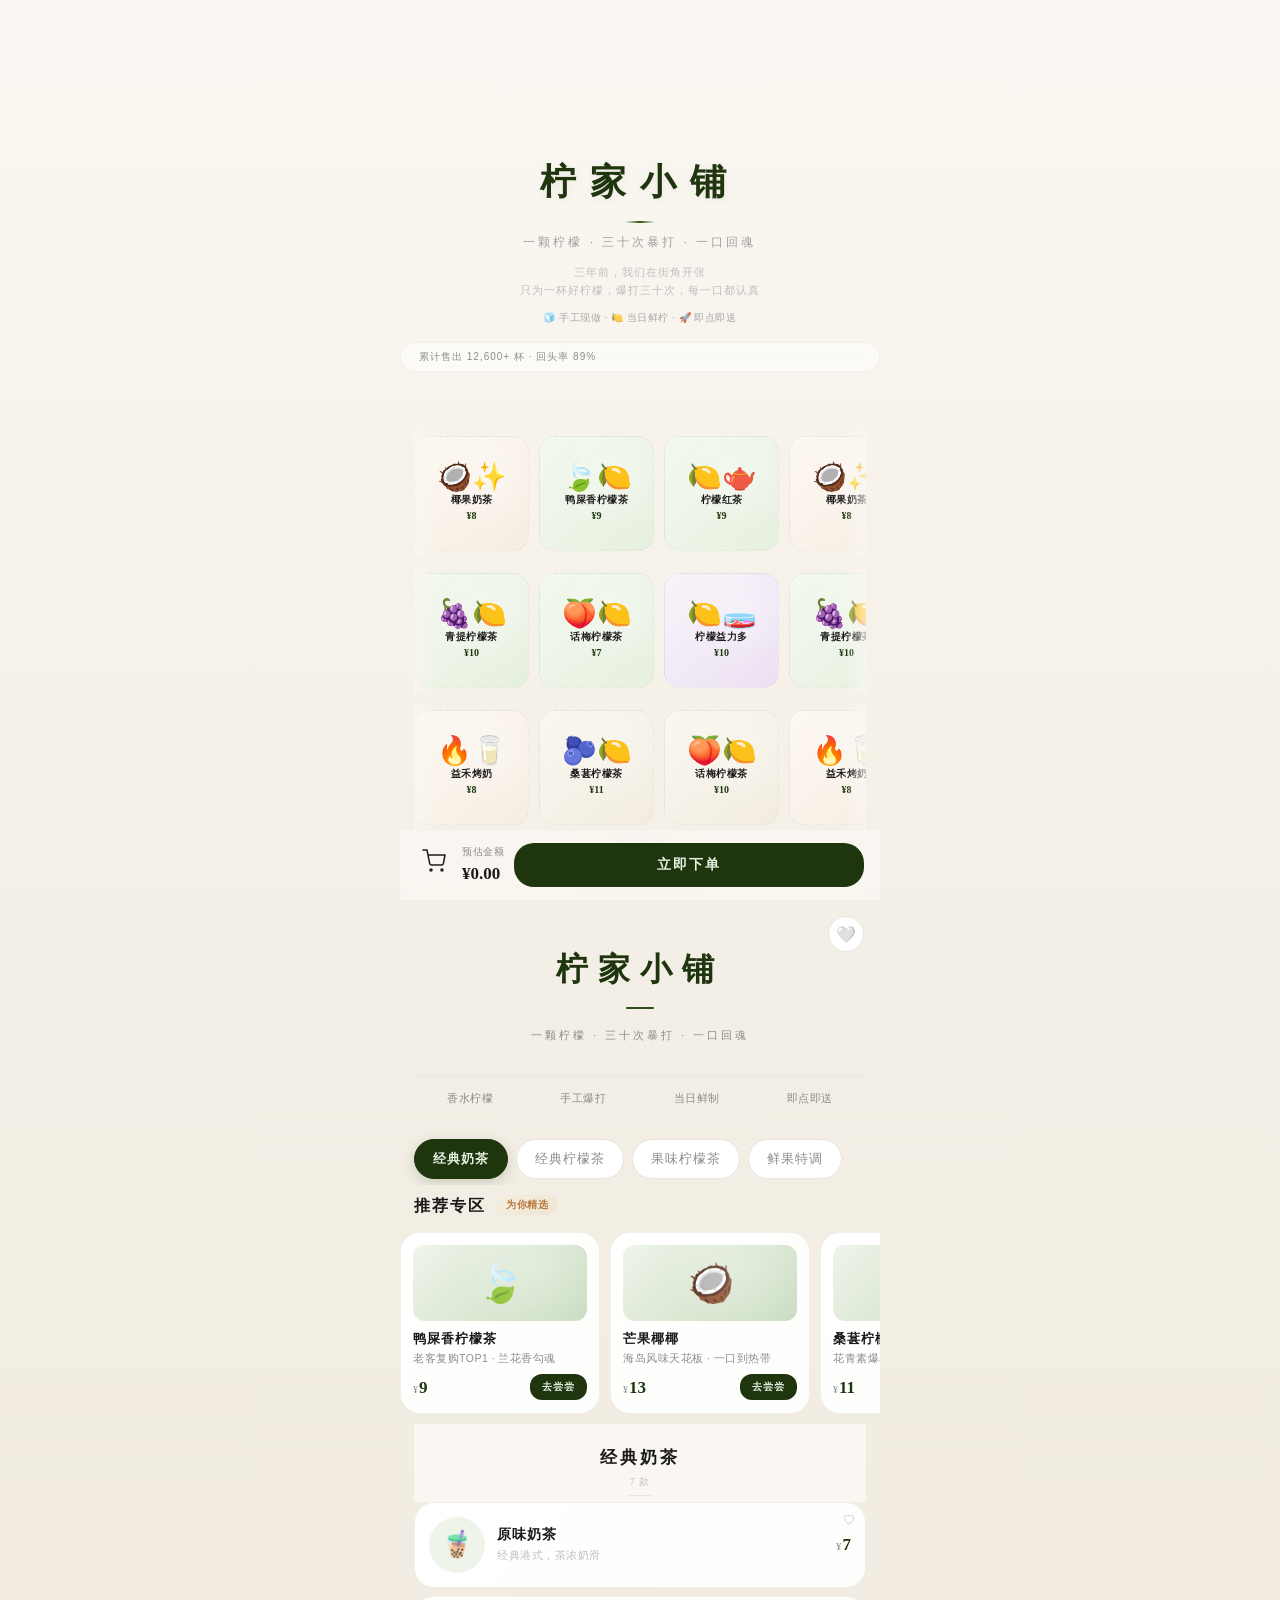
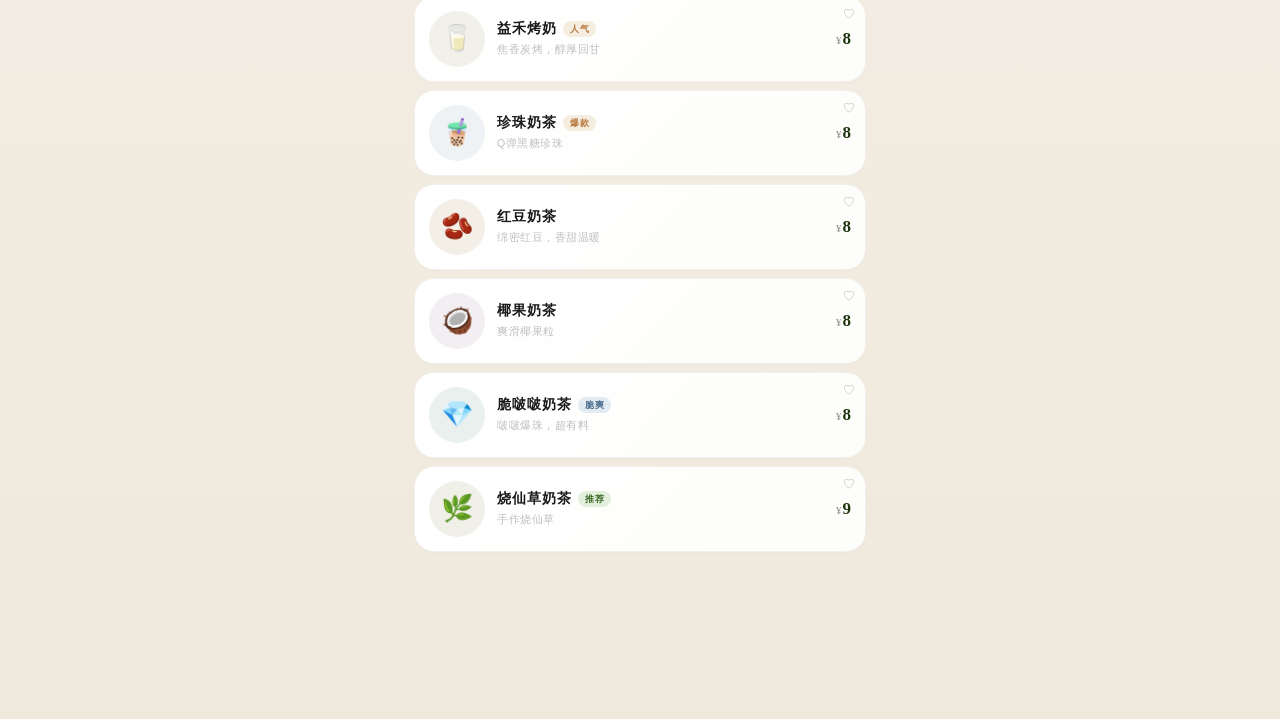
==== commit 05e0aad8: "fix: 基于备份恢复+补全所有功能—品牌区/网格/菜单/支付/PushPlus" ====
--- a/lemon-tea-online.html
+++ b/lemon-tea-online.html
@@ -52,13 +52,13 @@
   position: relative;
 }
 .hero-brand {
-  flex: 0 0 36%;
+  flex: 0 0 38%;
   display: flex;
   flex-direction: column;
   align-items: center;
   justify-content: flex-end;
-  gap: 8px;
-  padding: 0 20px 12px;
+  gap: 10px;
+  padding: 0 20px 16px;
   z-index: 1;
 }
 .hero-name {
@@ -871,14 +871,14 @@
   font-weight: 700;
   cursor: pointer;
   background: var(--green-dark);
-  color: #e8f0e2;
-  letter-spacing: 2px;
-  transition: all .25s ease;
-}
 .btn-checkout:hover {
   box-shadow: var(--shadow-glow);
   transform: translateY(-1px);
   opacity: .95;
+}
+  color: #e8f0e2;
+  letter-spacing: 2px;
+  transition: all .25s ease;
 }
 .btn-checkout:active { transform:scale(.975); opacity:.9; }
 
@@ -956,59 +956,23 @@
 .modal-sheet::-webkit-scrollbar-thumb { background:#d8d5ce; border-radius:3px; }
 
 /* ── Payment Modal ── */
-.pay-amount {
-  text-align: center;
-  padding: 10px 0 16px;
-}
-.pay-amount .label {
-  font-size: 13px;
-  color: var(--text-secondary);
-  letter-spacing: 1px;
-}
+.pay-amount { text-align:center; padding:10px 0 16px; }
+.pay-amount .label { font-size:13px; color:var(--text-secondary); letter-spacing:1px; }
 .pay-amount .val {
-  font-family: var(--font-serif);
-  font-size: 40px;
-  font-weight: 700;
-  color: var(--green-dark);
-  line-height: 1.3;
+  font-family:var(--font-serif); font-size:40px; font-weight:700;
+  color:var(--green-dark); line-height:1.3;
 }
 .pay-qr-wrap {
-  background: #fff;
-  border-radius: var(--radius);
-  padding: 18px;
-  text-align: center;
-  margin: 4px 0 12px;
-  border: 1px solid var(--border-light);
-}
-.pay-qr-wrap img {
-  width: 200px;
-  height: 200px;
-  object-fit: contain;
-  display: block;
-  margin: 0 auto;
-}
-.pay-qr-tip {
-  font-size: 11px;
-  color: var(--text-secondary);
-  margin-top: 10px;
-  letter-spacing: .5px;
-}
+  background:#fff; border-radius:var(--radius); padding:18px;
+  text-align:center; margin:4px 0 12px; border:1px solid var(--border-light);
+}
+.pay-qr-wrap img { width:200px; height:200px; object-fit:contain; display:block; margin:0 auto; }
+.pay-qr-tip { font-size:11px; color:var(--text-secondary); margin-top:10px; letter-spacing:.5px; }
 .pay-summary {
-  font-size: 11px;
-  color: var(--text-secondary);
-  padding: 10px 0;
-  border-top: 1px solid var(--border-light);
-  line-height: 1.7;
-  max-height: 120px;
-  overflow-y: auto;
-}
-.pay-note {
-  text-align: center;
-  font-size: 10px;
-  color: var(--text-muted);
-  margin-top: 10px;
-  letter-spacing: .5px;
-}
+  font-size:11px; color:var(--text-secondary); padding:10px 0;
+  border-top:1px solid var(--border-light); line-height:1.7; max-height:120px; overflow-y:auto;
+}
+.pay-note { text-align:center; font-size:10px; color:var(--text-muted); margin-top:10px; letter-spacing:.5px; }
 </style>
 </head>
 <body>
@@ -1121,7 +1085,6 @@
       <div class="val" id="payAmount">¥0.00</div>
     </div>
     <div class="pay-qr-wrap">
-      <!-- 🔴 替换下方 src 为你的微信收款码图片 -->
       <img id="payQR" src="data:image/svg+xml,%3Csvg xmlns='http://www.w3.org/2000/svg' width='200' height='200'%3E%3Crect fill='%23f8f7f4' width='200' height='200' rx='12'/%3E%3Crect x='20' y='20' width='160' height='160' rx='8' fill='none' stroke='%23d0cdc5' stroke-width='2' stroke-dasharray='6,4'/%3E%3Ctext x='100' y='80' text-anchor='middle' fill='%23bfbbb0' font-size='36'%3E📷%3C/text%3E%3Ctext x='100' y='115' text-anchor='middle' fill='%23bfbbb0' font-size='13' font-family='sans-serif'%3E微信收款码%3C/text%3E%3Ctext x='100' y='140' text-anchor='middle' fill='%23d5d2ca' font-size='10' font-family='sans-serif'%3E替换为实际二维码%3C/text%3E%3C/svg%3E" alt="微信收款码">
       <div class="pay-qr-tip">📱 打开微信扫一扫付款</div>
     </div>
@@ -1133,7 +1096,6 @@
 </div>
 
 <script>
-const PUSHPLUS_TOKEN='6bbe32ec284b40d3a8e35bb5da15c3e8';
 const menu=[{
   cat:'经典奶茶',
   items:[
@@ -1190,62 +1152,63 @@
 ];
 
 function renderFeatured(){
-  var scroll=document.getElementById('featScroll');
-  var cards=featured.map(function(f){
-    var cat=menu[f.ci],item=cat.items[f.ii];
-    return {item:item,ci:f.ci,tagline:f.tagline};
+  const wrap=document.getElementById('featWrap');
+  const scroll=document.getElementById('featScroll');
+  const cards=featured.map(f=>{
+    const cat=menu[f.ci],item=cat.items[f.ii];
+    return {item,ci:f.ci,tagline:f.tagline};
   });
-  scroll.innerHTML=cards.map(function(c){
-    return '<div class="feat-card" onclick="openSpec('+c.ci+',\''+escapeHtml(c.item.n)+'\')">'+
-      '<div class="feat-img">'+c.item.emoji+'</div>'+
-      '<div class="feat-info">'+
-        '<div class="feat-name">'+c.item.n+'</div>'+
-        '<div class="feat-tagline">'+c.tagline+'</div>'+
-      '</div>'+
-      '<div class="feat-bottom">'+
-        '<div class="feat-price"><span class="yuan">¥</span>'+c.item.p+'</div>'+
-        '<div class="feat-cta">去尝尝</div>'+
-      '</div>'+
-    '</div>';
-  }).join('');
+  scroll.innerHTML=cards.map(c=>`
+    <div class="feat-card" onclick="openSpec(${c.ci},'${escapeHtml(c.item.n)}')">
+      <div class="feat-img">${c.item.emoji}</div>
+      <div class="feat-info">
+        <div class="feat-name">${c.item.n}</div>
+        <div class="feat-tagline">${c.tagline}</div>
+      </div>
+      <div class="feat-bottom">
+        <div class="feat-price"><span class="yuan">¥</span>${c.item.p}</div>
+        <div class="feat-cta">去尝尝</div>
+      </div>
+    </div>
+  `).join('');
 }
 
 function renderAll(){
-  document.getElementById('cats').innerHTML=menu.map(function(c,i){
-    return '<span class="ct '+(i===activeCat?'active':'')+'" onclick="switchCat('+i+')">'+c.cat+'</span>';
-  }).join('');
+  document.getElementById('cats').innerHTML=menu.map((c,i)=>`<span class="ct ${i===activeCat?'active':''}" onclick="switchCat(${i})">${c.cat}</span>`).join('');
   renderFeatured();
 
-  var html='';
-  menu.forEach(function(c,ci){
-    html+='<div id="cat-'+ci+'" style="display:'+(ci===activeCat?'block':'none')+'">';
-    html+='<div class="ptitle">'+c.cat+'<span class="count">'+c.items.length+' 款</span></div>';
-    html+='<div class="pgrid">';
-    c.items.forEach(function(item,ii){
-      var bg=BGC[(ci*7+ii)%BGC.length];
-      var liked=getLiked(item.n);
-      var tagHtml=item.t?'<span class="ptag pt-'+item.t+'">'+item.tt+'</span>':'';
-      html+='<div class="pcard" id="prod-'+ci+'-'+ii+'" onclick="openSpec('+ci+',\''+escapeHtml(item.n)+'\')">'+
-        '<div class="pimg" style="background:'+bg+'">'+item.emoji+'</div>'+
-        '<div class="pinfo">'+
-          '<div class="pname-row">'+
-            '<span class="pname">'+item.n+'</span>'+
-            tagHtml+
-          '</div>'+
-          '<div class="pdesc">'+item.d+'</div>'+
-        '</div>'+
-        '<div class="pprice"><span class="yuan">¥</span>'+item.p+'</div>'+
-        '<span class="heart '+(liked?'liked':'')+'" onclick="event.stopPropagation();toggleLike(this,\''+escapeHtml(item.n)+'\')">'+(liked?'♥':'♡')+'</span>'+
-      '</div>';
+  let html='';
+  menu.forEach((c,ci)=>{
+    html+=`<div id="cat-${ci}" style="display:${ci===activeCat?'block':'none'}">`;
+    html+=`<div class="ptitle">${c.cat}<span class="count">${c.items.length} 款</span></div>`;
+    html+=`<div class="pgrid">`;
+    c.items.forEach((item,ii)=>{
+      const bg=BGC[(ci*7+ii)%BGC.length];
+      const liked=getLiked(item.n);
+      const tagHtml=item.t?`<span class="ptag pt-${item.t}">${item.tt}</span>`:'';
+      html+=`
+        <div class="pcard" id="prod-${ci}-${ii}" onclick="openSpec(${ci},'${escapeHtml(item.n)}')">
+          <div class="pimg" style="background:${bg}">${item.emoji}</div>
+          <div class="pinfo">
+            <div class="pname-row">
+              <span class="pname">${item.n}</span>
+              ${tagHtml}
+            </div>
+            <div class="pdesc">${item.d}</div>
+          </div>
+          <div class="pprice"><span class="yuan">¥</span>${item.p}</div>
+          <span class="heart ${liked?'liked':''}" onclick="event.stopPropagation();toggleLike(this,'${escapeHtml(item.n)}')">${liked?'♥':'♡'}</span>
+        </div>
+      `;
     });
-    html+='</div></div>';
+    html+=`</div></div>`;
   });
   document.getElementById('plist').innerHTML=html;
 }
 
-function getLiked(name){return localStorage.getItem('like_'+name)==='1';}
+function getLiked(name){return localStorage.getItem('like_'+name)==='1'}
 function toggleLike(el,name){
-  var liked=!getLiked(name);
+  const liked=!getLiked(name);
   localStorage.setItem('like_'+name,liked?'1':'0');
   el.textContent=liked?'♥':'♡';
   if(liked)el.classList.add('liked');else el.classList.remove('liked');
@@ -1253,75 +1216,71 @@
 }
 
 function openSpec(ci,name){
-  var cat=menu[ci],item=cat.items.find(function(i){return i.n===name;});
+  const cat=menu[ci],item=cat.items.find(i=>i.n===name);
   if(!item)return;
   document.getElementById('specModal').classList.add('show');
-  specItem={ci:ci,name:name,item:item};
-  document.getElementById('specProduct').innerHTML='<div class="pimg" style="width:52px;height:52px;font-size:24px;background:linear-gradient(135deg, #eef4ea 0%, #dce8d4 100%)">'+item.emoji+'</div><div><div class="mpname">'+item.n+'</div><div class="mpprice">¥'+item.p+'</div><div class="mpdesc">'+(item.sd||'')+'</div></div>';
+  specItem={ci,name,item};
+  document.getElementById('specProduct').innerHTML=`<div class="pimg" style="width:52px;height:52px;font-size:24px;background:linear-gradient(135deg, #eef4ea 0%, #dce8d4 100%)">${item.emoji}</div><div><div class="mpname">${item.n}</div><div class="mpprice">¥${item.p}</div><div class="mpdesc">${item.sd||''}</div></div>`;
   specSweet=0;specIce=0;
-  document.getElementById('sweetOpts').innerHTML=['正常甜','七分甜','半糖','三分甜','无糖'].map(function(s,i){return '<span class="opt-tag '+(i===0?'active':'')+'" onclick="pickSweet('+i+',this)">'+s+'</span>';}).join('');
-  document.getElementById('iceOpts').innerHTML=['正常冰','少冰','去冰','多冰'].map(function(s,i){return '<span class="opt-tag '+(i===0?'active':'')+'" onclick="pickIce('+i+',this)">'+s+'</span>';}).join('');
-}
-function pickSweet(i,el){specSweet=i;el.parentElement.querySelectorAll('.opt-tag').forEach(function(t){t.classList.remove('active');});el.classList.add('active');}
-function pickIce(i,el){specIce=i;el.parentElement.querySelectorAll('.opt-tag').forEach(function(t){t.classList.remove('active');});el.classList.add('active');}
-function closeSpec(){document.getElementById('specModal').classList.remove('show');specItem=null;}
+  document.getElementById('sweetOpts').innerHTML=['正常甜','七分甜','半糖','三分甜','无糖'].map((s,i)=>`<span class="opt-tag ${i===0?'active':''}" onclick="pickSweet(${i},this)">${s}</span>`).join('');
+  document.getElementById('iceOpts').innerHTML=['正常冰','少冰','去冰','多冰'].map((s,i)=>`<span class="opt-tag ${i===0?'active':''}" onclick="pickIce(${i},this)">${s}</span>`).join('');
+}
+function pickSweet(i,el){specSweet=i;el.parentElement.querySelectorAll('.opt-tag').forEach(t=>t.classList.remove('active'));el.classList.add('active')}
+function pickIce(i,el){specIce=i;el.parentElement.querySelectorAll('.opt-tag').forEach(t=>t.classList.remove('active'));el.classList.add('active')}
+function closeSpec(){document.getElementById('specModal').classList.remove('show');specItem=null}
 
 function confirmAdd(){
   if(!specItem)return;
-  var sweetNames=['正常甜','七分甜','半糖','三分甜','无糖'],iceNames=['正常冰','少冰','去冰','多冰'];
+  const sweetNames=['正常甜','七分甜','半糖','三分甜','无糖'],iceNames=['正常冰','少冰','去冰','多冰'];
   cart.push({name:specItem.name,emoji:specItem.item.emoji,price:specItem.item.p,qty:1,sweet:sweetNames[specSweet],ice:iceNames[specIce]});
   closeSpec();updateCartUI();showToast('已添加 '+specItem.name);
 }
 
-function cartTotal(){return cart.reduce(function(s,c){return s+c.price*c.qty;},0);}
-function cartCount(){return cart.reduce(function(s,c){return s+c.qty;},0);}
+function cartTotal(){return cart.reduce((s,c)=>s+c.price*c.qty,0)}
+function cartCount(){return cart.reduce((s,c)=>s+c.qty,0)}
 
 function updateCartUI(){
-  var c=cartCount(),t=cartTotal();
-  var badge=document.getElementById('cartBadge');
-  if(c>0){badge.style.display='flex';badge.textContent=c;}else{badge.style.display='none';}
+  const c=cartCount(),t=cartTotal();
+  const badge=document.getElementById('cartBadge');
+  if(c>0){badge.style.display='flex';badge.textContent=c}else{badge.style.display='none'}
   document.getElementById('btotal').textContent='¥'+t.toFixed(2);
 
-  var items=document.getElementById('cartItems'),empty=document.getElementById('cartEmpty'),sum=document.getElementById('cartSum'),tp=document.getElementById('cartTotalPrice');
-  if(cart.length===0){items.innerHTML='';empty.style.display='block';sum.style.display='none';}
+  const items=document.getElementById('cartItems'),empty=document.getElementById('cartEmpty'),sum=document.getElementById('cartSum'),tp=document.getElementById('cartTotalPrice');
+  if(cart.length===0){items.innerHTML='';empty.style.display='block';sum.style.display='none'}
   else{empty.style.display='none';sum.style.display='block';tp.textContent='¥'+t.toFixed(2);
-    items.innerHTML=cart.map(function(x,i){
-      return '<div class="cart-item"><div class="ci-icon">'+x.emoji+'</div><div class="ci-info"><div class="ci-name">'+x.name+'</div><div class="ci-spec">'+x.sweet+' / '+x.ice+'</div></div><div class="qty"><button class="qb" onclick="changeQty('+i+',-1)">−</button><span class="qn">'+x.qty+'</span><button class="qb" onclick="changeQty('+i+',1)">+</button></div><div class="ci-price">¥'+(x.price*x.qty).toFixed(2)+'</div></div>';
-    }).join('');
+    items.innerHTML=cart.map((x,i)=>`<div class="cart-item"><div class="ci-icon">${x.emoji}</div><div class="ci-info"><div class="ci-name">${x.name}</div><div class="ci-spec">${x.sweet} / ${x.ice}</div></div><div class="qty"><button class="qb" onclick="changeQty(${i},-1)">−</button><span class="qn">${x.qty}</span><button class="qb" onclick="changeQty(${i},1)">+</button></div><div class="ci-price">¥${(x.price*x.qty).toFixed(2)}</div></div>`).join('');
   }
 }
-function changeQty(i,d){cart[i].qty+=d;if(cart[i].qty<=0)cart.splice(i,1);updateCartUI();}
-function openCart(){document.getElementById('cartModal').classList.add('show');updateCartUI();}
-function closeCart(){document.getElementById('cartModal').classList.remove('show');}
+function changeQty(i,d){cart[i].qty+=d;if(cart[i].qty<=0)cart.splice(i,1);updateCartUI()}
+function openCart(){document.getElementById('cartModal').classList.add('show');updateCartUI()}
+function closeCart(){document.getElementById('cartModal').classList.remove('show')}
 
 function checkout(){
-  if(cart.length===0){showToast('购物车是空的');return;}
-  var t=cartTotal();
-
-  // 打开付款弹窗
-  var orderNo='LT'+Date.now().toString(36).toUpperCase();
+  if(cart.length===0){showToast('购物车是空的');return}
+  const t=cartTotal();
+  const orderNo='LT'+Date.now().toString(36).toUpperCase();
   document.getElementById('payAmount').textContent='¥'+t.toFixed(2);
   document.getElementById('paySummary').innerHTML=
     '<div style="margin-bottom:4px">订单编号：<b>'+orderNo+'</b></div>'+
-    cart.map(function(x,i){
-      return '<div>'+x.emoji+' <b>'+(i+1)+'. '+x.name+'</b> — '+x.sweet+' / '+x.ice+' — ¥'+(x.price*x.qty).toFixed(2)+'</div>';
-    }).join('');
+    cart.map((x,i)=>
+    '<div>'+x.emoji+' <b>'+(i+1)+'. '+x.name+'</b> — '+x.sweet+' / '+x.ice+' — ¥'+(x.price*x.qty).toFixed(2)+'</div>'
+  ).join('');
   document.getElementById('payModal').classList.add('show');
   closeCart();
 
-  // PushPlus 微信通知（异步，不阻塞）
+  // PushPlus 微信通知
   fetch('https://www.pushplus.plus/send',{
     method:'POST',
     headers:{'Content-Type':'application/json'},
     body:JSON.stringify({
-      token:PUSHPLUS_TOKEN,
+      token:'6bbe32ec284b40d3a8e35bb5da15c3e8',
       title:'柠家小铺 · 新订单',
       content:'<html><head><meta charset="utf-8"/></head><body><h3>订单详情</h3>'+
-        cart.map(function(x,i){return '<p><b>'+(i+1)+'. '+x.name+'</b><br/>'+x.sweet+' / '+x.ice+' · ¥'+(x.price*x.qty).toFixed(2)+'</p>';}).join('')+
+        cart.map((x,i)=>'<p><b>'+(i+1)+'. '+x.name+'</b><br/>'+x.sweet+' / '+x.ice+' · ¥'+(x.price*x.qty).toFixed(2)+'</p>').join('')+
         '<hr/><p style="font-size:18px;color:#2d5016"><b>合计：¥'+t.toFixed(2)+'</b></p><p>🕐 '+new Date().toLocaleString()+'</p></body></html>',
       template:'html'
     })
-  }).catch(function(){});
+  }).catch(()=>{});
 }
 
 function confirmPay(){
@@ -1336,31 +1295,31 @@
   document.getElementById('payModal').classList.remove('show');
 }
 
-function switchCat(i){activeCat=i;renderAll();setTimeout(function(){var el=document.getElementById('cat-'+i);if(el)el.scrollIntoView({behavior:'smooth'});},50);}
+function switchCat(i){activeCat=i;renderAll();setTimeout(()=>{const el=document.getElementById('cat-'+i);if(el)el.scrollIntoView({behavior:'smooth'})},50)}
 
 function toggleFav(){
-  var btn=document.getElementById('favBtn'),liked=localStorage.getItem('shop_fav')==='1';
+  const btn=document.getElementById('favBtn'),liked=localStorage.getItem('shop_fav')==='1';
   localStorage.setItem('shop_fav',liked?'0':'1');
   btn.textContent=liked?'🤍':'♥';
   if(!liked)btn.classList.add('liked');else btn.classList.remove('liked');
   showToast(liked?'取消收藏':'已收藏店铺');
 }
 
-function showToast(m){var t=document.getElementById('toast');t.textContent=m;t.classList.add('show');clearTimeout(t._tid);t._tid=setTimeout(function(){t.classList.remove('show');},1800);}
-function escapeHtml(s){return s.replace(/&/g,'&amp;').replace(/</g,'&lt;').replace(/>/g,'&gt;').replace(/"/g,'&quot;');}
-
-var lastScroll=0;
-window.addEventListener('scroll',function(){
-  var hdr=document.getElementById('header'),st=window.scrollY;
+function showToast(m){const t=document.getElementById('toast');t.textContent=m;t.classList.add('show');clearTimeout(t._tid);t._tid=setTimeout(()=>t.classList.remove('show'),1800)}
+function escapeHtml(s){return s.replace(/&/g,'&amp;').replace(/</g,'&lt;').replace(/>/g,'&gt;').replace(/"/g,'&quot;')}
+
+let lastScroll=0;
+window.addEventListener('scroll',()=>{
+  const hdr=document.getElementById('header'),st=window.scrollY;
   if(st>60&&lastScroll<=60)hdr.classList.add('small');
   else if(st<=20&&lastScroll>20)hdr.classList.remove('small');
   lastScroll=st;
 });
 
-document.querySelectorAll('.modal-overlay').forEach(function(m){m.addEventListener('click',function(e){if(e.target===this){this.classList.remove('show');if(this.id==='specModal')specItem=null;}});});
+document.querySelectorAll('.modal-overlay').forEach(m=>m.addEventListener('click',function(e){if(e.target===this){this.classList.remove('show');if(this.id==='specModal')specItem=null}}));
 
 // Hero display emoji — 2 emojis per product for visual richness
-var heroEmoji={
+const heroEmoji={
   '原味奶茶':'🧋','益禾烤奶':'🔥🥛','珍珠奶茶':'🧋🫧',
   '红豆奶茶':'🫘🥛','椰果奶茶':'🥥✨','脆啵啵奶茶':'💎🧋',
   '烧仙草奶茶':'🌿🫙',
@@ -1370,63 +1329,63 @@
   '芒果柠檬茶':'🥭🍋','桑葚柠檬茶':'🫐🍋','金桔柠檬茶':'🍊🍋',
   '百香果柠檬茶':'💛🍋','百香果金桔柠檬茶':'🍹💛','百香果双响炮':'🎉💥',
   '百香果益力多':'✨🧫','柠檬益力多':'🍋🧫','芒果益力多':'🥭🧫',
-  '西瓜汁':'🍉','芒果汁':'🥭','芒果椰椰':'🥭🥥','西瓜椰椰':'🍉🥥'
+  '西瓜汁':'🍉','芒果汁':'🥭','芒果椰椰':'🥭🥥','西瓜椰椰':'🍉🥥',
 };
-var catGradients=[
+const catGradients=[
   'linear-gradient(135deg, #fdf8f2 0%, #f5ede2 100%)',
   'linear-gradient(135deg, #f4f8f0 0%, #e6f0de 100%)',
   'linear-gradient(135deg, #faf7f0 0%, #f2ece0 100%)',
-  'linear-gradient(135deg, #f8f4fa 0%, #ece0f2 100%)'
+  'linear-gradient(135deg, #f8f4fa 0%, #ece0f2 100%)',
 ];
 
 function populateHeroGrid(){
   // Collect all products, shuffle, pick 9
-  var all=[];
-  menu.forEach(function(c,ci){c.items.forEach(function(item,ii){all.push({ci:ci,ii:ii,item:item});});});
-  for(var i=all.length-1;i>0;i--){var j=Math.floor(Math.random()*(i+1));var tmp=all[i];all[i]=all[j];all[j]=tmp;}
-  var picked=all.slice(0,9);
+  const all=[];
+  menu.forEach((c,ci)=>{c.items.forEach((item,ii)=>{all.push({ci,ii,item})})});
+  for(let i=all.length-1;i>0;i--){const j=Math.floor(Math.random()*(i+1));[all[i],all[j]]=[all[j],all[i]]}
+  const picked=all.slice(0,9);
 
   function cellHtml(p){
-    var bg=catGradients[p.ci]||catGradients[0];
-    var emoji=heroEmoji[p.item.n]||p.item.emoji||'·';
-    return '<div class="grid-cell" style="background:'+bg+'" onclick="scrollToProduct('+p.ci+','+p.ii+')" title="'+p.item.n+' · ¥'+p.item.p+'">'+
-      '<span class="cell-emoji">'+emoji+'</span>'+
-      '<span class="cell-name">'+p.item.n+'</span>'+
-      '<span class="cell-price">¥'+p.item.p+'</span>'+
-    '</div>';
+    const bg=catGradients[p.ci]||catGradients[0];
+    const emoji=heroEmoji[p.item.n]||p.item.emoji||'·';
+    return `<div class="grid-cell" style="background:${bg}" onclick="scrollToProduct(${p.ci},${p.ii})" title="${p.item.n} · ¥${p.item.p}">
+      <span class="cell-emoji">${emoji}</span>
+      <span class="cell-name">${p.item.n}</span>
+      <span class="cell-price">¥${p.item.p}</span>
+    </div>`;
   }
 
   // Distribute 9 items across 3 rows (3 per row)
-  var rows=[[],[],[]];
-  picked.forEach(function(p,i){rows[i%3].push(p);});
-
-  ['track1','track2','track3'].forEach(function(tid,i){
-    var row=rows[i];
+  const rows=[[],[],[]];
+  picked.forEach((p,i)=>rows[i%3].push(p));
+
+  ['track1','track2','track3'].forEach((tid,i)=>{
+    const row=rows[i];
     // 3 original × 4 copies = 12 cells to fill the track, no gaps
-    var cells=row.concat(row,row,row).map(cellHtml).join('');
+    const cells=[...row,...row,...row,...row].map(cellHtml).join('');
     document.getElementById(tid).innerHTML=cells;
   });
 }
 
 function flashAndScroll(ci,ii){
-  var el=document.getElementById('prod-'+ci+'-'+ii);
+  const el=document.getElementById('prod-'+ci+'-'+ii);
   if(!el)return;
   el.scrollIntoView({behavior:'smooth',block:'center'});
   el.classList.add('flash');
-  setTimeout(function(){el.classList.remove('flash');},700);
+  setTimeout(()=>el.classList.remove('flash'),700);
 }
 
 function scrollToProduct(ci,ii){
   if(activeCat!==ci){
     activeCat=ci;renderAll();
-    setTimeout(function(){flashAndScroll(ci,ii);},180);
+    setTimeout(()=>flashAndScroll(ci,ii),180);
   }else{
     flashAndScroll(ci,ii);
   }
 }
 
 (function init(){
-  var f=localStorage.getItem('shop_fav')==='1';
+  const f=localStorage.getItem('shop_fav')==='1';
   document.getElementById('favBtn').textContent=f?'♥':'🤍';
   if(f)document.getElementById('favBtn').classList.add('liked');
   populateHeroGrid();
